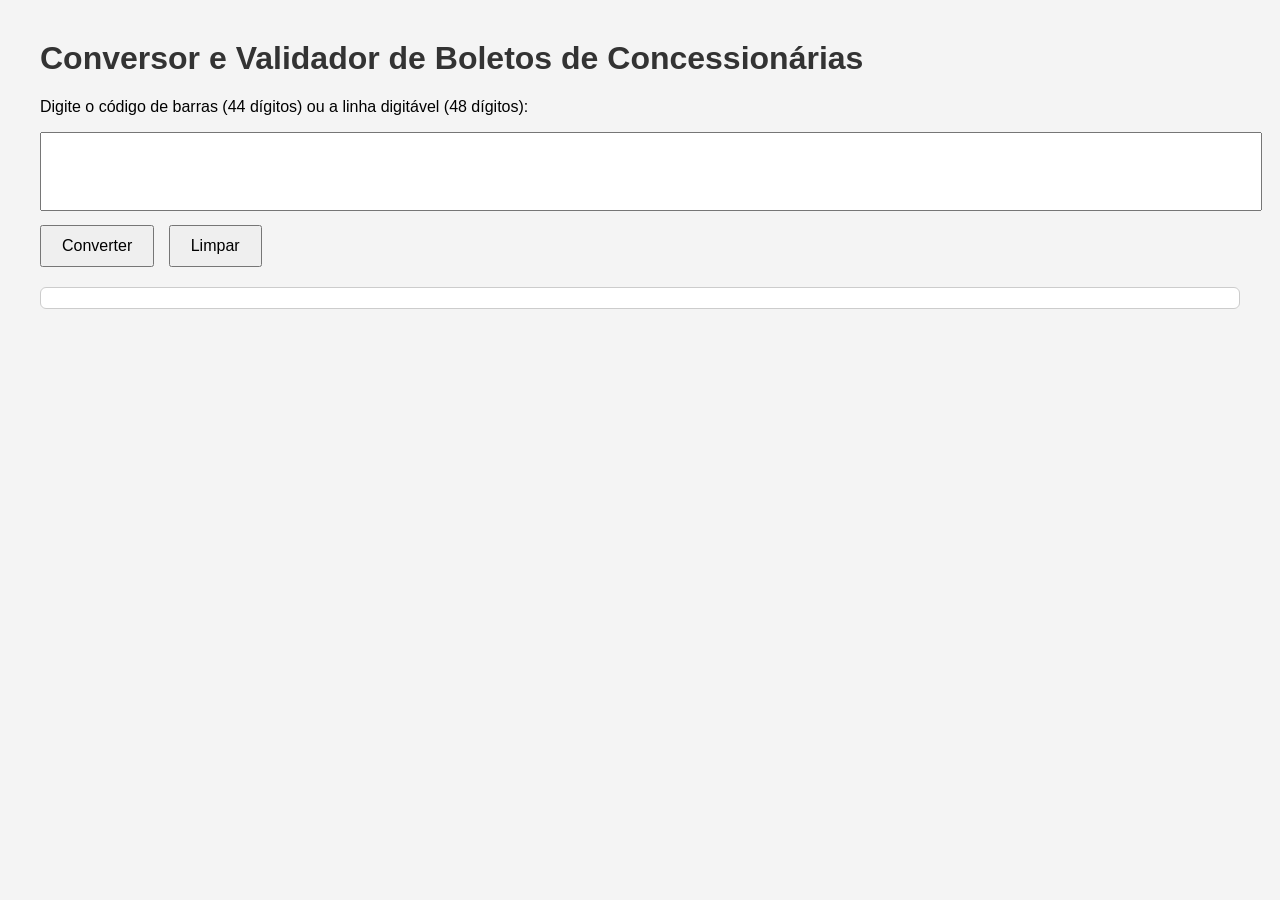
==== index.html @ dfc8ab25 "Add files via upload" ====
<!DOCTYPE html>
<html lang="pt-BR">
<head>
  <meta charset="UTF-8">
  <title>Conversor e Validador de Boletos (Concessionárias)</title>
  <style>
    body {
      font-family: Arial, sans-serif;
      margin: 40px;
      background: #f4f4f4;
    }
    h1 {
      color: #333;
    }
    textarea {
      width: 100%;
      font-size: 16px;
      padding: 10px;
      margin-bottom: 10px;
      resize: none;
    }
    button {
      padding: 10px 20px;
      font-size: 16px;
      margin-right: 10px;
      cursor: pointer;
    }
    .resultado {
      margin-top: 20px;
      font-weight: bold;
      font-size: 18px;
      background: #fff;
      padding: 10px;
      border-radius: 6px;
      border: 1px solid #ccc;
      white-space: pre-line;
    }
    .ok { color: green; }
    .erro { color: red; }
  </style>
</head>
<body>
  <h1>Conversor e Validador de Boletos de Concessionárias</h1>
  <p>Digite o código de barras (44 dígitos) ou a linha digitável (48 dígitos):</p>
  
  <textarea id="entrada" rows="3" maxlength="48"></textarea><br>
  <button onclick="converter()">Converter</button>
  <button onclick="limpar()">Limpar</button>

  <div class="resultado" id="resultado"></div>

  <script>
    // Função para calcular DV módulo 10
    function modulo10(numero) {
      let soma = 0;
      let multiplicador = 2;

      for (let i = numero.length - 1; i >= 0; i--) {
        let parcial = parseInt(numero[i]) * multiplicador;
        if (parcial > 9) {
          parcial = Math.floor(parcial / 10) + (parcial % 10);
        }
        soma += parcial;
        multiplicador = (multiplicador === 2) ? 1 : 2;
      }

      return (10 - (soma % 10)) % 10;
    }

    // Converte código de barras (44) -> linha digitável (48)
    function barraParaLinha(barra) {
      let linha = "";
      for (let i = 0; i < 44; i += 11) {
        let bloco = barra.substr(i, 11);
        let dv = modulo10(bloco);
        linha += bloco + dv;
      }
      return linha;
    }

    // Converte linha digitável (48) -> código de barras (44)
    function linhaParaBarra(linha) {
      let barra = "";
      for (let i = 0; i < 48; i += 12) {
        barra += linha.substr(i, 11); // ignora o 12º (DV)
      }
      return barra;
    }

    // Valida os DVs de cada bloco na linha digitável
    function validarLinha(linha) {
      let valido = true;
      let mensagens = [];

      for (let i = 0; i < 48; i += 12) {
        let bloco = linha.substr(i, 11);
        let dvInformado = parseInt(linha.substr(i + 11, 1));
        let dvCalculado = modulo10(bloco);

        if (dvInformado !== dvCalculado) {
          valido = false;
          mensagens.push(`Bloco ${i/12+1}: DV informado = ${dvInformado}, DV correto = ${dvCalculado}`);
        }
      }

      return { valido, mensagens };
    }

    function converter() {
      let entrada = document.getElementById("entrada").value.replace(/\D/g, ""); // remove não dígitos
      let resultado = "";

      if (entrada.length === 44) {
        let linha = barraParaLinha(entrada);
        resultado = "Linha Digitável (48 dígitos):\n" + linha;
      } else if (entrada.length === 48) {
        let barra = linhaParaBarra(entrada);
        resultado = "Código de Barras (44 dígitos):\n" + barra + "\n\n";

        let validacao = validarLinha(entrada);
        if (validacao.valido) {
          resultado += "✅ Linha digitável VÁLIDA!";
        } else {
          resultado += "❌ Linha digitável INVÁLIDA!\n" + validacao.mensagens.join("\n");
        }
      } else {
        resultado = "Entrada inválida. Digite 44 ou 48 dígitos.";
      }

      document.getElementById("resultado").innerText = resultado;
    }

    function limpar() {
      document.getElementById("entrada").value = "";
      document.getElementById("resultado").innerText = "";
    }
  </script>
</body>
</html>
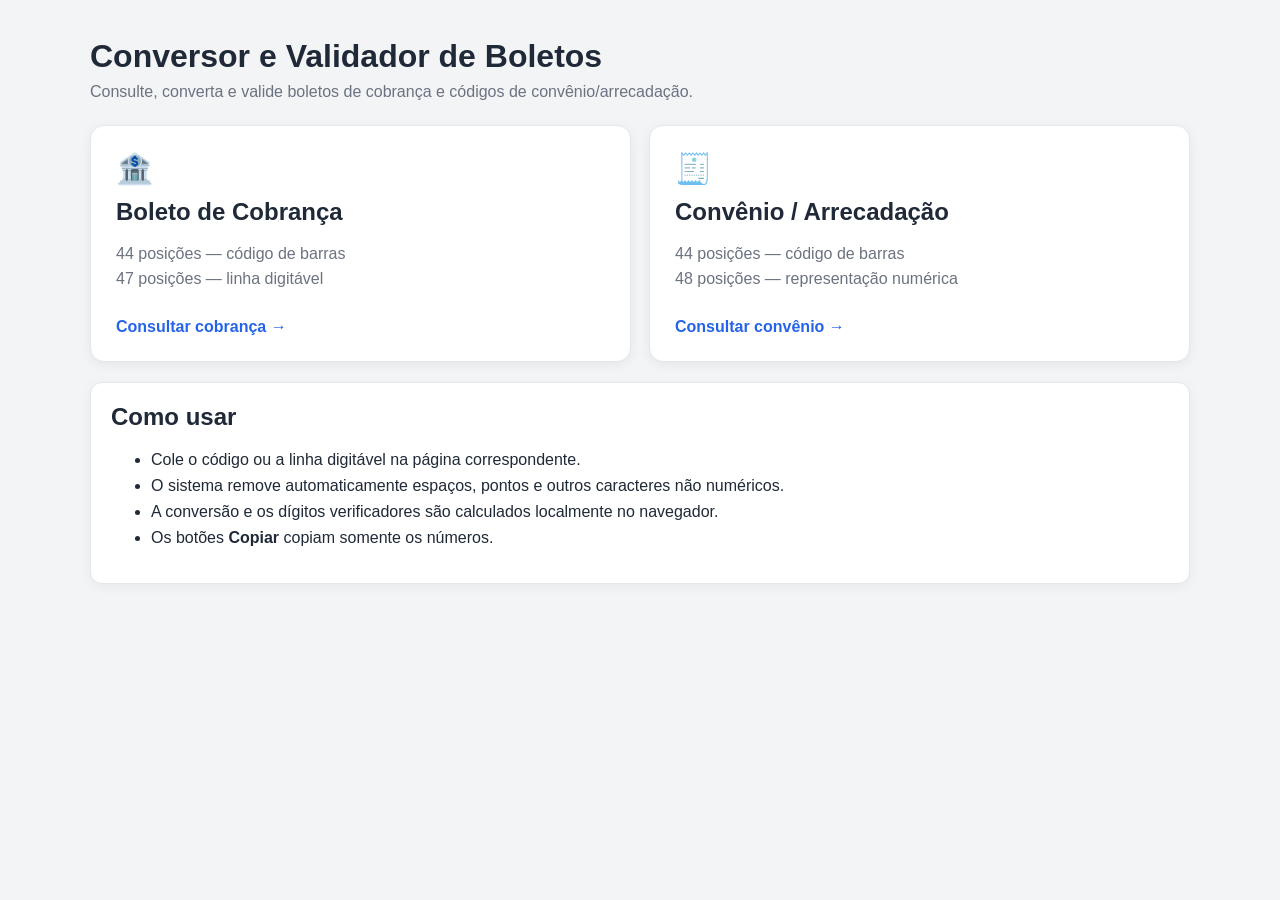
==== commit 41473b2a: "Add files via upload" ====
--- a/index.html
+++ b/index.html
@@ -1,139 +1,43 @@
-<!DOCTYPE html>
-<html lang="pt-BR">
-<head>
-  <meta charset="UTF-8">
-  <title>Conversor e Validador de Boletos (Concessionárias)</title>
-  <style>
-    body {
-      font-family: Arial, sans-serif;
-      margin: 40px;
-      background: #f4f4f4;
-    }
-    h1 {
-      color: #333;
-    }
-    textarea {
-      width: 100%;
-      font-size: 16px;
-      padding: 10px;
-      margin-bottom: 10px;
-      resize: none;
-    }
-    button {
-      padding: 10px 20px;
-      font-size: 16px;
-      margin-right: 10px;
-      cursor: pointer;
-    }
-    .resultado {
-      margin-top: 20px;
-      font-weight: bold;
-      font-size: 18px;
-      background: #fff;
-      padding: 10px;
-      border-radius: 6px;
-      border: 1px solid #ccc;
-      white-space: pre-line;
-    }
-    .ok { color: green; }
-    .erro { color: red; }
-  </style>
-</head>
-<body>
-  <h1>Conversor e Validador de Boletos de Concessionárias</h1>
-  <p>Digite o código de barras (44 dígitos) ou a linha digitável (48 dígitos):</p>
-  
-  <textarea id="entrada" rows="3" maxlength="48"></textarea><br>
-  <button onclick="converter()">Converter</button>
-  <button onclick="limpar()">Limpar</button>
-
-  <div class="resultado" id="resultado"></div>
-
-  <script>
-    // Função para calcular DV módulo 10
-    function modulo10(numero) {
-      let soma = 0;
-      let multiplicador = 2;
-
-      for (let i = numero.length - 1; i >= 0; i--) {
-        let parcial = parseInt(numero[i]) * multiplicador;
-        if (parcial > 9) {
-          parcial = Math.floor(parcial / 10) + (parcial % 10);
-        }
-        soma += parcial;
-        multiplicador = (multiplicador === 2) ? 1 : 2;
-      }
-
-      return (10 - (soma % 10)) % 10;
-    }
-
-    // Converte código de barras (44) -> linha digitável (48)
-    function barraParaLinha(barra) {
-      let linha = "";
-      for (let i = 0; i < 44; i += 11) {
-        let bloco = barra.substr(i, 11);
-        let dv = modulo10(bloco);
-        linha += bloco + dv;
-      }
-      return linha;
-    }
-
-    // Converte linha digitável (48) -> código de barras (44)
-    function linhaParaBarra(linha) {
-      let barra = "";
-      for (let i = 0; i < 48; i += 12) {
-        barra += linha.substr(i, 11); // ignora o 12º (DV)
-      }
-      return barra;
-    }
-
-    // Valida os DVs de cada bloco na linha digitável
-    function validarLinha(linha) {
-      let valido = true;
-      let mensagens = [];
-
-      for (let i = 0; i < 48; i += 12) {
-        let bloco = linha.substr(i, 11);
-        let dvInformado = parseInt(linha.substr(i + 11, 1));
-        let dvCalculado = modulo10(bloco);
-
-        if (dvInformado !== dvCalculado) {
-          valido = false;
-          mensagens.push(`Bloco ${i/12+1}: DV informado = ${dvInformado}, DV correto = ${dvCalculado}`);
-        }
-      }
-
-      return { valido, mensagens };
-    }
-
-    function converter() {
-      let entrada = document.getElementById("entrada").value.replace(/\D/g, ""); // remove não dígitos
-      let resultado = "";
-
-      if (entrada.length === 44) {
-        let linha = barraParaLinha(entrada);
-        resultado = "Linha Digitável (48 dígitos):\n" + linha;
-      } else if (entrada.length === 48) {
-        let barra = linhaParaBarra(entrada);
-        resultado = "Código de Barras (44 dígitos):\n" + barra + "\n\n";
-
-        let validacao = validarLinha(entrada);
-        if (validacao.valido) {
-          resultado += "✅ Linha digitável VÁLIDA!";
-        } else {
-          resultado += "❌ Linha digitável INVÁLIDA!\n" + validacao.mensagens.join("\n");
-        }
-      } else {
-        resultado = "Entrada inválida. Digite 44 ou 48 dígitos.";
-      }
-
-      document.getElementById("resultado").innerText = resultado;
-    }
-
-    function limpar() {
-      document.getElementById("entrada").value = "";
-      document.getElementById("resultado").innerText = "";
-    }
-  </script>
-</body>
-</html>
+<!DOCTYPE html>
+<html lang="pt-BR">
+<head>
+  <meta charset="UTF-8">
+  <meta name="viewport" content="width=device-width, initial-scale=1.0">
+  <title>Conversor e Validador de Boletos</title>
+  <link rel="stylesheet" href="css/style.css">
+</head>
+<body>
+  <main class="container home">
+    <header class="hero">
+      <h1>Conversor e Validador de Boletos</h1>
+      <p>Consulte, converta e valide boletos de cobrança e códigos de convênio/arrecadação.</p>
+    </header>
+
+    <section class="home-grid">
+      <a class="type-card" href="cobranca.html">
+        <span class="type-icon">🏦</span>
+        <h2>Boleto de Cobrança</h2>
+        <p>44 posições — código de barras<br>47 posições — linha digitável</p>
+        <span class="type-link">Consultar cobrança →</span>
+      </a>
+
+      <a class="type-card" href="convenio.html">
+        <span class="type-icon">🧾</span>
+        <h2>Convênio / Arrecadação</h2>
+        <p>44 posições — código de barras<br>48 posições — representação numérica</p>
+        <span class="type-link">Consultar convênio →</span>
+      </a>
+    </section>
+
+    <section class="card info-card">
+      <h2>Como usar</h2>
+      <ul>
+        <li>Cole o código ou a linha digitável na página correspondente.</li>
+        <li>O sistema remove automaticamente espaços, pontos e outros caracteres não numéricos.</li>
+        <li>A conversão e os dígitos verificadores são calculados localmente no navegador.</li>
+        <li>Os botões <strong>Copiar</strong> copiam somente os números.</li>
+      </ul>
+    </section>
+  </main>
+</body>
+</html>
--- a/css/style.css
+++ b/css/style.css
@@ -0,0 +1,289 @@
+* {
+  box-sizing: border-box;
+}
+
+:root {
+  font-family: Arial, Helvetica, sans-serif;
+  color: #1f2937;
+  background: #f3f4f6;
+}
+
+body {
+  margin: 0;
+  min-height: 100vh;
+}
+
+.container {
+  width: min(1100px, calc(100% - 30px));
+  margin: 0 auto;
+  padding: 30px 0 50px;
+}
+
+.hero,
+.page-header {
+  margin-bottom: 24px;
+}
+
+.hero h1,
+.page-header h1 {
+  margin: 8px 0;
+}
+
+.hero p,
+.page-header p {
+  color: #6b7280;
+  margin: 0;
+}
+
+.back-link {
+  color: #2563eb;
+  text-decoration: none;
+  font-weight: 600;
+}
+
+.home-grid {
+  display: grid;
+  grid-template-columns: repeat(2, minmax(0, 1fr));
+  gap: 18px;
+  margin-bottom: 20px;
+}
+
+.type-card {
+  display: block;
+  padding: 25px;
+  background: #fff;
+  border: 1px solid #e5e7eb;
+  border-radius: 14px;
+  color: inherit;
+  text-decoration: none;
+  box-shadow: 0 3px 12px rgba(0,0,0,.06);
+  transition: transform .15s ease, box-shadow .15s ease;
+}
+
+.type-card:hover {
+  transform: translateY(-2px);
+  box-shadow: 0 6px 18px rgba(0,0,0,.10);
+}
+
+.type-icon {
+  font-size: 30px;
+}
+
+.type-card h2 {
+  margin: 12px 0 8px;
+}
+
+.type-card p {
+  color: #6b7280;
+  line-height: 1.55;
+}
+
+.type-link {
+  display: inline-block;
+  margin-top: 10px;
+  color: #2563eb;
+  font-weight: bold;
+}
+
+.card {
+  background: #fff;
+  border: 1px solid #e5e7eb;
+  border-radius: 12px;
+  padding: 20px;
+  margin-bottom: 18px;
+  box-shadow: 0 3px 12px rgba(0,0,0,.05);
+}
+
+.card h2,
+.card h3 {
+  margin-top: 0;
+}
+
+.info-card li {
+  margin-bottom: 8px;
+}
+
+textarea {
+  width: 100%;
+  min-height: 110px;
+  margin-top: 9px;
+  padding: 14px;
+  resize: vertical;
+  border: 1px solid #d1d5db;
+  border-radius: 9px;
+  outline: none;
+  font-family: Consolas, "Courier New", monospace;
+  font-size: 17px;
+}
+
+textarea:focus {
+  border-color: #2563eb;
+  box-shadow: 0 0 0 3px rgba(37,99,235,.10);
+}
+
+.actions {
+  display: flex;
+  gap: 10px;
+  margin-top: 12px;
+}
+
+button {
+  border: 0;
+  border-radius: 8px;
+  padding: 10px 17px;
+  cursor: pointer;
+  font-size: 15px;
+  background: #2563eb;
+  color: #fff;
+}
+
+button:hover {
+  opacity: .9;
+}
+
+.btn-secondary {
+  background: #6b7280;
+}
+
+.btn-copy {
+  background: #374151;
+  padding: 7px 12px;
+  font-size: 13px;
+  white-space: nowrap;
+}
+
+.code-box {
+  display: flex;
+  align-items: center;
+  justify-content: space-between;
+  gap: 12px;
+  padding: 12px;
+  margin-top: 7px;
+  background: #f8fafc;
+  border: 1px solid #e5e7eb;
+  border-radius: 8px;
+}
+
+.code-text {
+  font-family: Consolas, "Courier New", monospace;
+  font-size: 16px;
+  word-break: break-all;
+}
+
+.status {
+  border-radius: 8px;
+  padding: 13px;
+  font-weight: bold;
+  margin-bottom: 18px;
+}
+
+.status-ok {
+  color: #166534;
+  background: #dcfce7;
+  border: 1px solid #bbf7d0;
+}
+
+.status-error {
+  color: #991b1b;
+  background: #fee2e2;
+  border: 1px solid #fecaca;
+}
+
+.status-info {
+  color: #1e40af;
+  background: #dbeafe;
+  border: 1px solid #bfdbfe;
+}
+
+.info-grid {
+  display: grid;
+  grid-template-columns: repeat(auto-fit, minmax(210px, 1fr));
+  gap: 12px;
+}
+
+.info-item {
+  padding: 12px;
+  background: #f8fafc;
+  border-radius: 8px;
+}
+
+.info-label {
+  display: block;
+  color: #6b7280;
+  font-size: 13px;
+  margin-bottom: 4px;
+}
+
+.info-value {
+  font-weight: 700;
+  word-break: break-word;
+}
+
+.section-title {
+  font-size: 18px;
+  font-weight: 700;
+  margin-bottom: 13px;
+}
+
+.table-wrap {
+  overflow-x: auto;
+}
+
+table {
+  width: 100%;
+  border-collapse: collapse;
+}
+
+th,
+td {
+  padding: 10px;
+  border-bottom: 1px solid #e5e7eb;
+  text-align: left;
+  vertical-align: top;
+}
+
+th {
+  background: #f8fafc;
+}
+
+.valid {
+  color: #15803d;
+  font-weight: 700;
+}
+
+.invalid {
+  color: #dc2626;
+  font-weight: 700;
+}
+
+.muted {
+  color: #6b7280;
+}
+
+.note {
+  padding: 11px 13px;
+  border-left: 4px solid #2563eb;
+  background: #eff6ff;
+  color: #1e3a8a;
+  margin-top: 12px;
+}
+
+@media (max-width: 700px) {
+  .home-grid {
+    grid-template-columns: 1fr;
+  }
+
+  .container {
+    width: min(100% - 20px, 1100px);
+    padding-top: 20px;
+  }
+
+  .code-box {
+    align-items: stretch;
+    flex-direction: column;
+  }
+
+  .actions {
+    flex-direction: column;
+  }
+}
